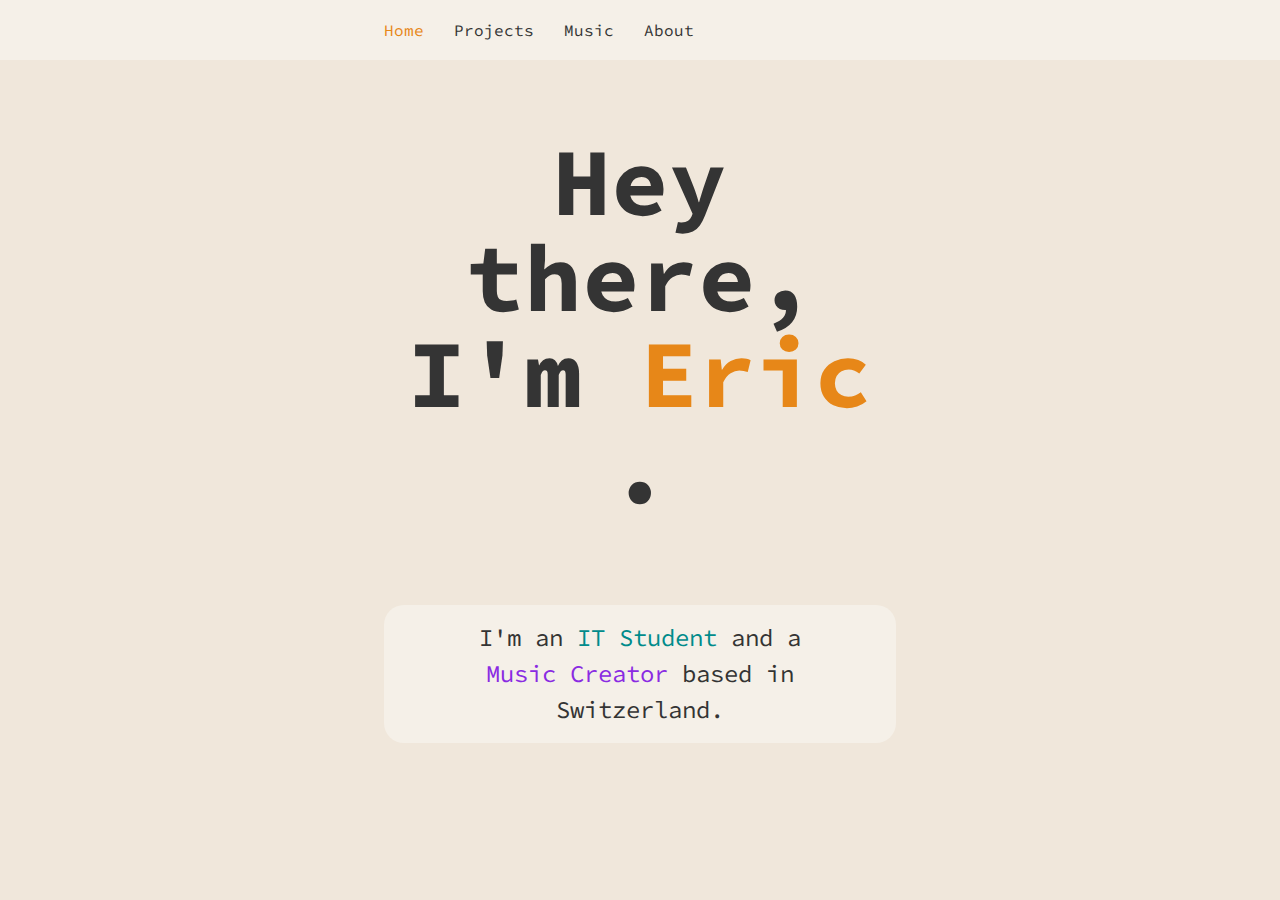
==== index.html @ 21cf0df7 "Fix utf-8 bug" ====
<!DOCTYPE html>
<html>
	<head>
		<title>Eric Holzer</title>
		<meta charset="UTF-8" name="viewport" content="width=device-width, initial-scale=1.0">
		<link rel="icon" type="image/png" href="images/pacman_logo_transparent.png">
		<link rel="preconnect" href="https://fonts.googleapis.com">
		<link rel="preconnect" href="https://fonts.gstatic.com" crossorigin>
		<link rel="stylesheet" href="https://cdnjs.cloudflare.com/ajax/libs/font-awesome/6.4.0/css/all.min.css">
		<link href="https://fonts.googleapis.com/css2?family=Roboto+Mono:ital,wght@0,100;0,200;0,300;0,400;0,500;0,600;0,700;1,100;1,200;1,300;1,400;1,500;1,600;1,700&family=Source+Code+Pro:ital,wght@0,200;0,300;0,400;0,500;0,600;0,700;0,800;0,900;1,200;1,300;1,400;1,500;1,600;1,700;1,800;1,900&display=swap" rel="stylesheet">
		<link rel="stylesheet" type="text/css" href="style.css">
		<script src="js/main.js" defer></script>
	</head>
	<body>
		<nav class="navbar">
			<ul class="nav-list">
				<li><a href="index.html" class="current-page">Home</a></li>
				<li><a href="project.html">Projects</a></li>
				<li><a href="music.html">Music</a></li>
				<li><a href="about.html">About</a></li>
			</ul>
			<img class="burger-menu" src="images/burger_menu_icon.png" alt="burger menu">
		</nav>
		<div id="top-div">
			<div id="top-text">
				<h1 id="home-title">Hey there, I'm <a href="about.html"><span class="eric" id="eric-home-page">Eric</span></a>.</h1>
				<p id="headline">I'm an <a href="project.html"><span class="it" id="it-student">IT Student</span></a> and a <a href="music.html"><span class="music" id="music-creator">Music Creator</span></a> based in Switzerland.</p>
			</div>
			<div id="top-pic">
				<!-- <img id="profile-pic" src="profile.jpg"> -->
			</div>
		</div>
		<!-- <footer>
      		&copy; 2023 Eric Holzer. Made with love :D
    	</footer> -->
	</body>
</html>
---- style.css ----
* {
	text-decoration: none;
	list-style: none;
}

:root {
	--primary-color: #f0e7db;
	--secondary-color: #343434;
	--tertiary-color: #f5f0e8;
	--quaternary-color: #e78718;
	--quinary-color: #fff;

	--old-secondary-color: rgba(223, 188, 153, 0.9);
	--old-header-color: rgb(255, 237, 220);
	--old-header-hover-color: rgb(252, 212, 175);
	--old-nav-hover-color: rgb(112, 75, 38);
	--old-mobile-nav-color: rgba(205, 134, 63, 0.6);
	--eric-color: peru;

}

@font-face {
    font-family: 'imported-helvetica';
    src: url('Helvetica-Font/Helvetica.ttf') format('truetype');
    font-weight: normal;
    font-style: normal;
}

@font-face {
    font-family: 'imported-helvetica';
    src: url('Helvetica-Font/Helvetica-Bold.ttf') format('truetype');
    font-weight: bold;
    font-style: normal;
}

html {
	font-family: 'Source Code Pro', monospace;
	/* font-family: 'imported-helvetica'; */
	font-weight: 400;
	background-color: var(--primary-color);
	line-height: 25px;
	color: var(--secondary-color);
}

body {
	margin-left: 20%;
	margin-right: 20%;
	margin-top: 80px;
}

#home-title {
	display: block;
	text-align: center;
	font-size: 6rem;
	/* make space between lines bigger */
	line-height: 1;
}

#top-div {
	height: calc(100vh - 25vh);
	display: flex;
	justify-content: center;
	align-items: center;
}

ul {
	padding-left: 0;
}

/* #top-pic, #top-text {
	display: inline-block;
} */

#top-text {
	display: flex;
	justify-content: center;
	flex-direction: column;
}

.eric {
	color :var(--quaternary-color);
	display: inline-block;
	transition: 0.3s;
}

.eric:hover {
	transform: scale(1.07) rotate(-3deg);
}

#headline {
	background-color: var(--tertiary-color);
	display: inline-block;
	text-align: center;
	padding: 15px;
	border-radius: 20px;
	transition: 0.3s;
	color: var(--secondary-color);
	font-size: 1.5rem;
	line-height: 1.5;

}

#headline:hover {
	/* background-color: rgb(252, 212, 175); */
	/* transform: scale(1.05); */
}

#profile-pic {
	width: 150px;
	height: 150px;
	border-radius: 50px;
	margin: 50px;
	display: inline-block;
	border: 3px solid chocolate;
}

.it {
	color:darkcyan;
	transition: 0.3s;
	display: inline-block;
}

#it-student:hover {
	transform: scale(1.07) rotate(-3deg);
}

.music {
	color:blueviolet;
	display: inline-block;
	transition: 0.3s;
}

#music-creator:hover {
	transform: scale(1.07) rotate(-3deg);
}

.technology {
	color:brown;
}

footer {
	/* padding: 10px; */
	/* margin-top: 48px; */
	color: #777;
	font-size: 14px;
	text-align: center;
	animation: fadein 1s ease-in-out;
}

#bio {
	padding-left: 0;
}


#bio li {
	margin-bottom: 16px;
	display: flex;
}

.year {
	margin-right: 16px; /* 年とテキストの間に8pxのマージンを追加 */
	font-weight: bold;
	color:#626262;
}

a {
    color: inherit; /* This makes the link inherit the color of its parent element */
    text-decoration: none; /* This removes the underline */
}

a:visited {
    color: inherit;
}

a:hover {
    color: var(--quaternary-color);
	text-decoration: underline;
}


.navbar {
	background-color: var(--tertiary-color);
	color: #fff;
	position: fixed;
	width: 100vw;
	height: 60px;
	top: 0;
	left: 0;
	z-index: 1;
	/* backdrop-filter: blur(10px);
	-webkit-backdrop-filter: blur(10px); */
	display: flex;
	justify-content: space-between;
	align-items: center;
}

.nav-list {
	padding: 0;
	margin-left: 20%;
}

.nav-list li {
	display: inline; /* リストアイテムを水平に配置 */
	margin-right: 20px; /* リストアイテムの右側にマージンを追加 */
}

.nav-list li a {
	text-decoration: none; /* リンクの下線を削除 */
	color: var(--secondary-color);
	transition: 0.2s;;
}

.nav-list li a:hover {
	color: var(--quaternary-color)
}

.navbar .burger-menu {
	position: absolute;
	width: 40px;
	top: 0px;
	right: 0px;
	margin-right: 10px;
	margin-top: 10px;
	cursor: pointer;
	display: none;
	transition: 0.5s;
	filter: invert(80%);
	/* animation: slide 2s ease-in-out; */
}

@keyframes slide {
	from {
		opacity: 0;
		transform: translateX(-300px);
	}
	to {
		opacity: 1;
		transform: translateX(0);
	}
}

#eric-home-page, #it-student, #music-creator {
	animation: fall 2.5s ease-in-out;
}

@keyframes fall {
	from {
		opacity: 0;
		transform: translateY(-30px);
	}
	to {
		opacity: 1;
		transform: translateY(0);
	}
}

.burger-menu:hover {
	rotate: 180deg;
}

.links {
	display: flex;
	margin: 0;
	padding: 0;

}

.links ul {
	list-style: none;
	padding-left: 0;
	margin: 0;
}

@media (max-width: 576px) {
	body {
		margin-left: 5%;
		margin-right: 5%;
	}
}

/* Mobile version */
@media (max-width: 768px) {
	.navbar .burger-menu {
		display: block;
	}

	.nav-list li {
	margin-right: 0px;
	margin-top: 25px;
	font-size: 1.2em;
	}

	.nav-list {
		margin: 0;
		position: absolute;
		top: 0px;
		left: 0px;
		width: 100%;
		height: 100vh;
		display: flex;
		justify-content: center;
		align-items: center;
		flex-direction: column;
		background-color: var(--tertiary-color);
		/* backdrop-filter: blur(10px);
		-webkit-backdrop-filter: blur(10px); */
		margin-left: 100%;
		transition: all 0.5s ease;
	}

	.nav-list.mobile-menu {
		margin-left: 0;
	}

	.eric:hover, #headline:hover {
		transform: none;
	}

	#home-title {
		font-size: 3rem;
	}

	#headline {
		font-size: 1.2rem;
	}
}

/* media query from 1400px width and larger, body margin is 30% */
@media (min-width: 1200px) {
	body {
		margin-left: 30%;
		margin-right: 30%;
	}
	.nav-list {
		margin-left: 30%;
	}
}

h3 img {
	margin-top: -5px;
	margin-left: 8px;
    vertical-align: middle;
}

hr {
	margin: 50px;
}

.responsive-iframe-container {
    position: relative;
    padding-bottom: 56.25%;  /* 16:9 aspect ratio */
    height: 0;
    overflow: hidden;
}

.responsive-iframe-container iframe {
    position: absolute;
    top: 0;
    left: 0;
    width: 100%;
    height: 100%;
}

.audio-container p {
	font-style: italic;
}

.credit {
	font-size: 0.8em;
	color: #777;
	margin-top: 0;
	text-align: center;
}

video {
	max-width: 100%;
	height: auto;
  }
  
.italic {
	font-style: italic;
}

h2, h3, h4, h5, h6 {
	scroll-margin-top: 60px;
  }

.music-table-of-content, .insta-link {
	text-decoration: underline;
}

.nav-list li .current-page {
    color: var(--quaternary-color);
}

.insta {
	display: flex;
	justify-content: center;
}

.instagram-media {
	border-radius: 10px !important;
}

@keyframes fadein {
	from { opacity: 0; transform: translateY(-20px); }
	to   { opacity: 1; transform: translateY(0px); }
}

#top-div, #core-content {
	animation: fadein 1s ease-in-out;
}

.genre-div {
	display: none;
	animation: fadein 1s;
}

.genre {
	/* display: inline-block; */
}

.genre:hover {
	/* underline */
	text-decoration: underline;
	cursor: pointer;
}

.project-screenshot {
	width: 100%;
	height: auto;
	border: black 1px solid;
	border-radius: 10px;
}

.project-div a {
	text-decoration: underline;
}

.project-div {
	display: none;
	animation: fadein 1s ease;
}

.project-name:hover {
	text-decoration: underline;
	cursor: pointer;
}

.website-iframe {
	border: black 1px solid;
}

i, .icon {
	margin-right: 10px;
}

/* .it, .music, .technology {
	color: var(--secondary-color);
} */
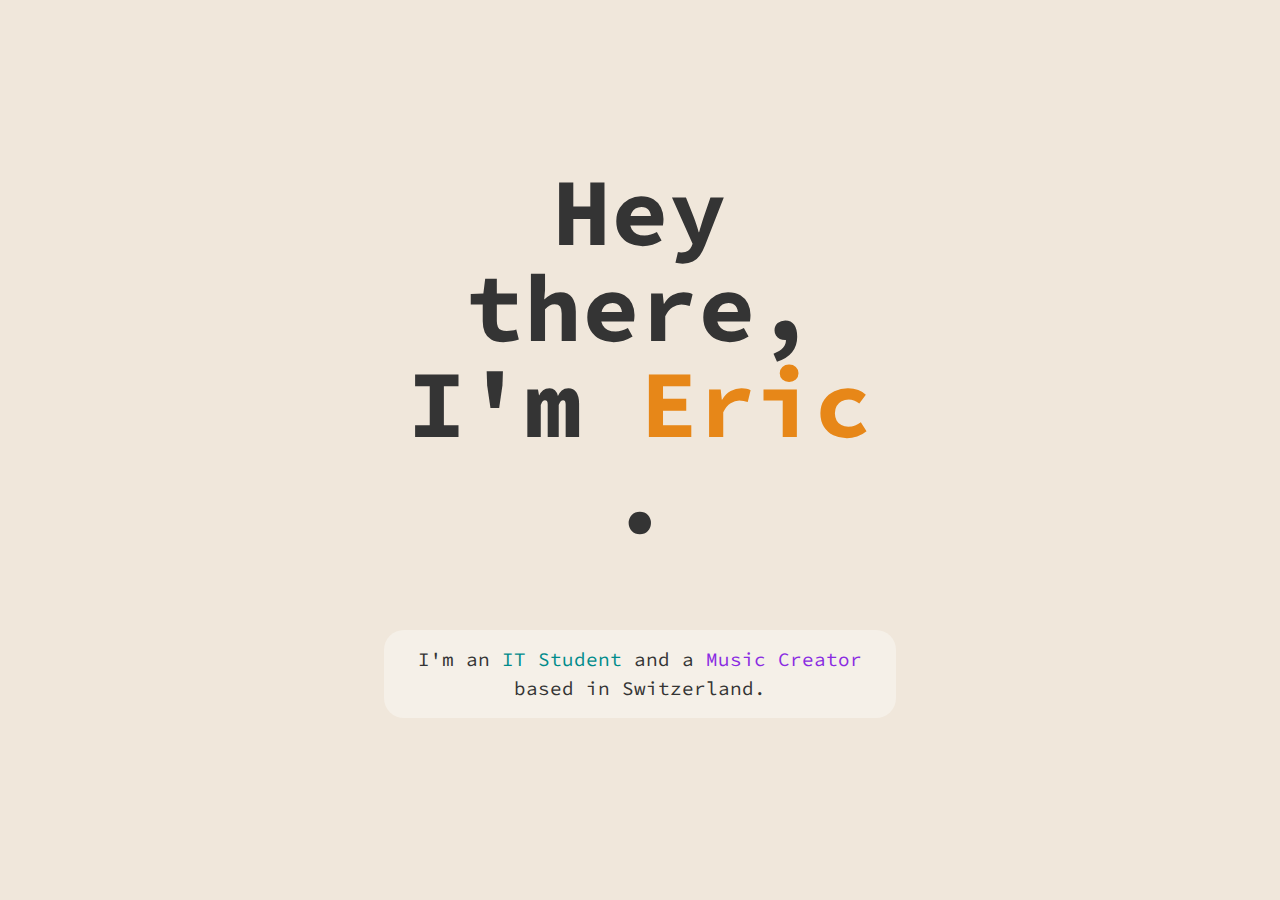
==== commit 9044ea14: "remove navbar on home page" ====
--- a/index.html
+++ b/index.html
@@ -12,7 +12,7 @@
 		<script src="js/main.js" defer></script>
 	</head>
 	<body>
-		<nav class="navbar">
+		<!-- <nav class="navbar">
 			<ul class="nav-list">
 				<li><a href="index.html" class="current-page">Home</a></li>
 				<li><a href="project.html">Projects</a></li>
@@ -20,7 +20,7 @@
 				<li><a href="about.html">About</a></li>
 			</ul>
 			<img class="burger-menu" src="images/burger_menu_icon.png" alt="burger menu">
-		</nav>
+		</nav> -->
 		<div id="top-div">
 			<div id="top-text">
 				<h1 id="home-title">Hey there, I'm <a href="about.html"><span class="eric" id="eric-home-page">Eric</span></a>.</h1>
--- a/style.css
+++ b/style.css
@@ -83,7 +83,7 @@
 	transition: 0.3s;
 }
 
-.eric:hover {
+#eric-home-page:hover {
 	transform: scale(1.07) rotate(-3deg);
 }
 
@@ -95,7 +95,7 @@
 	border-radius: 20px;
 	transition: 0.3s;
 	color: var(--secondary-color);
-	font-size: 1.5rem;
+	font-size: 1.2rem;
 	line-height: 1.5;
 
 }
@@ -312,16 +312,12 @@
 		margin-left: 0;
 	}
 
-	.eric:hover, #headline:hover {
-		transform: none;
-	}
-
 	#home-title {
 		font-size: 3rem;
 	}
 
 	#headline {
-		font-size: 1.2rem;
+		font-size: 1rem;
 	}
 }
 
@@ -457,4 +453,6 @@
 
 /* .it, .music, .technology {
 	color: var(--secondary-color);
-} */+} */
+
+  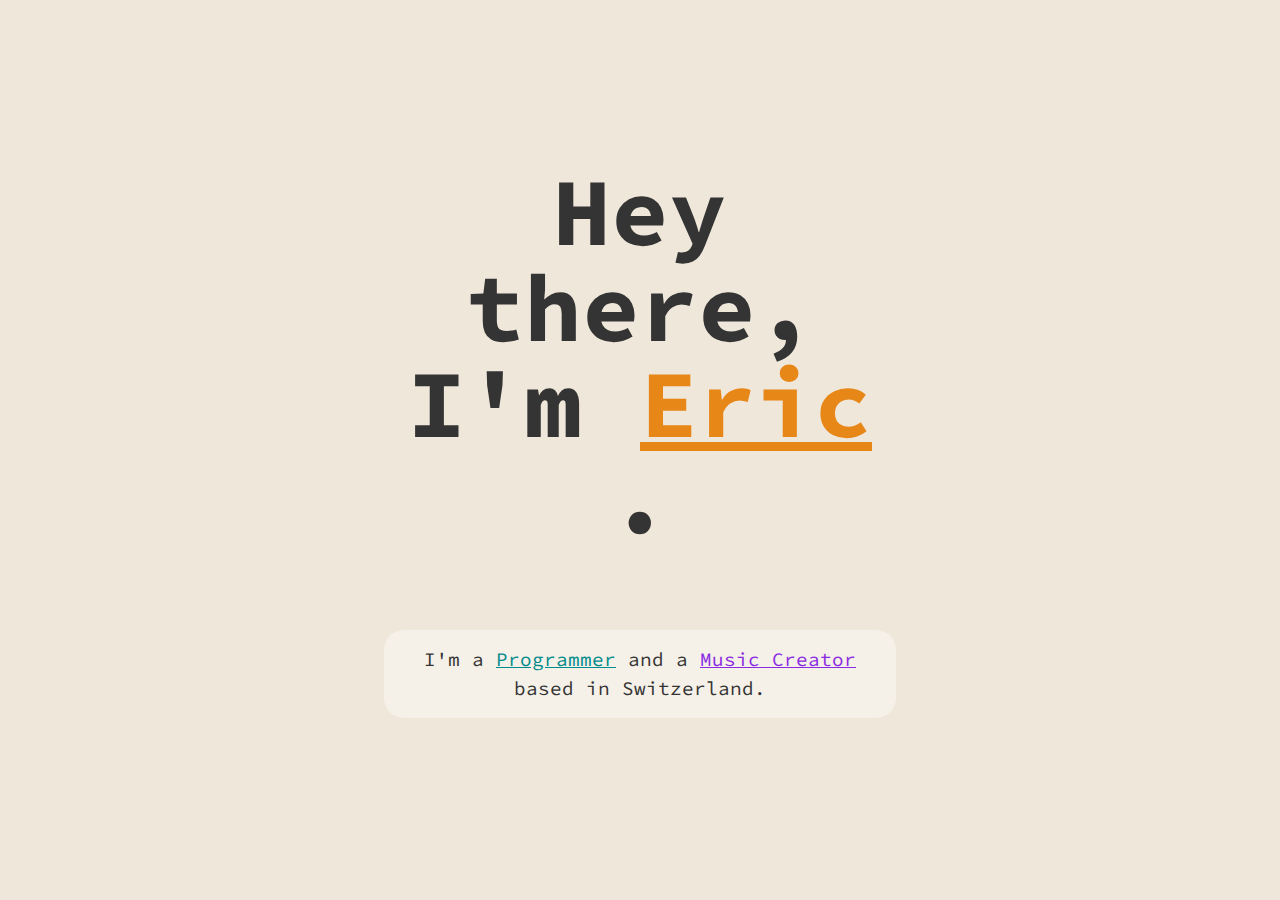
==== commit 6435eaeb: "Add projects to project page" ====
--- a/index.html
+++ b/index.html
@@ -3,13 +3,13 @@
 	<head>
 		<title>Eric Holzer</title>
 		<meta charset="UTF-8" name="viewport" content="width=device-width, initial-scale=1.0">
-		<link rel="icon" type="image/png" href="images/pacman_logo_transparent.png">
+		<link rel="icon" type="image/png" href="images/E_logo.png">
 		<link rel="preconnect" href="https://fonts.googleapis.com">
 		<link rel="preconnect" href="https://fonts.gstatic.com" crossorigin>
 		<link rel="stylesheet" href="https://cdnjs.cloudflare.com/ajax/libs/font-awesome/6.4.0/css/all.min.css">
 		<link href="https://fonts.googleapis.com/css2?family=Roboto+Mono:ital,wght@0,100;0,200;0,300;0,400;0,500;0,600;0,700;1,100;1,200;1,300;1,400;1,500;1,600;1,700&family=Source+Code+Pro:ital,wght@0,200;0,300;0,400;0,500;0,600;0,700;0,800;0,900;1,200;1,300;1,400;1,500;1,600;1,700;1,800;1,900&display=swap" rel="stylesheet">
-		<link rel="stylesheet" type="text/css" href="style.css">
-		<script src="js/main.js" defer></script>
+		<link rel="stylesheet" type="text/css" href="style.css?v=1.0.0">
+		<script src="js/main.js?v=1.0.0" defer></script>
 	</head>
 	<body>
 		<!-- <nav class="navbar">
@@ -24,7 +24,7 @@
 		<div id="top-div">
 			<div id="top-text">
 				<h1 id="home-title">Hey there, I'm <a href="about.html"><span class="eric" id="eric-home-page">Eric</span></a>.</h1>
-				<p id="headline">I'm an <a href="project.html"><span class="it" id="it-student">IT Student</span></a> and a <a href="music.html"><span class="music" id="music-creator">Music Creator</span></a> based in Switzerland.</p>
+				<p id="headline">I'm a <a href="project.html"><span class="it" id="it-student">Programmer</span></a> and a <a href="music.html"><span class="music" id="music-creator">Music Creator</span></a> based in Switzerland.</p>
 			</div>
 			<div id="top-pic">
 				<!-- <img id="profile-pic" src="profile.jpg"> -->
--- a/style.css
+++ b/style.css
@@ -87,6 +87,10 @@
 	transform: scale(1.07) rotate(-3deg);
 }
 
+#eric-home-page, #music-creator, #it-student {
+	text-decoration:underline;
+}
+
 #headline {
 	background-color: var(--tertiary-color);
 	display: inline-block;
@@ -149,6 +153,7 @@
 
 #bio {
 	padding-left: 0;
+	margin: 0;
 }
 
 
@@ -216,15 +221,16 @@
 
 .navbar .burger-menu {
 	position: absolute;
-	width: 40px;
+	width: 30px;
 	top: 0px;
 	right: 0px;
-	margin-right: 10px;
-	margin-top: 10px;
+	margin-right: 20px;
+	margin-top: 15px;
 	cursor: pointer;
 	display: none;
 	transition: 0.5s;
-	filter: invert(80%);
+	opacity: 0.7;
+	/* filter: invert(80%); */
 	/* animation: slide 2s ease-in-out; */
 }
 
@@ -240,7 +246,7 @@
 }
 
 #eric-home-page, #it-student, #music-creator {
-	animation: fall 2.5s ease-in-out;
+	animation: fall 1.5s ease-in-out;
 }
 
 @keyframes fall {
@@ -455,4 +461,12 @@
 	color: var(--secondary-color);
 } */
 
-  +  
+#things-i-love {
+	transform: scale(1.1) translateY(-2px) translateX(5px);
+
+}
+
+h2 {
+	margin-top: 40px;
+}